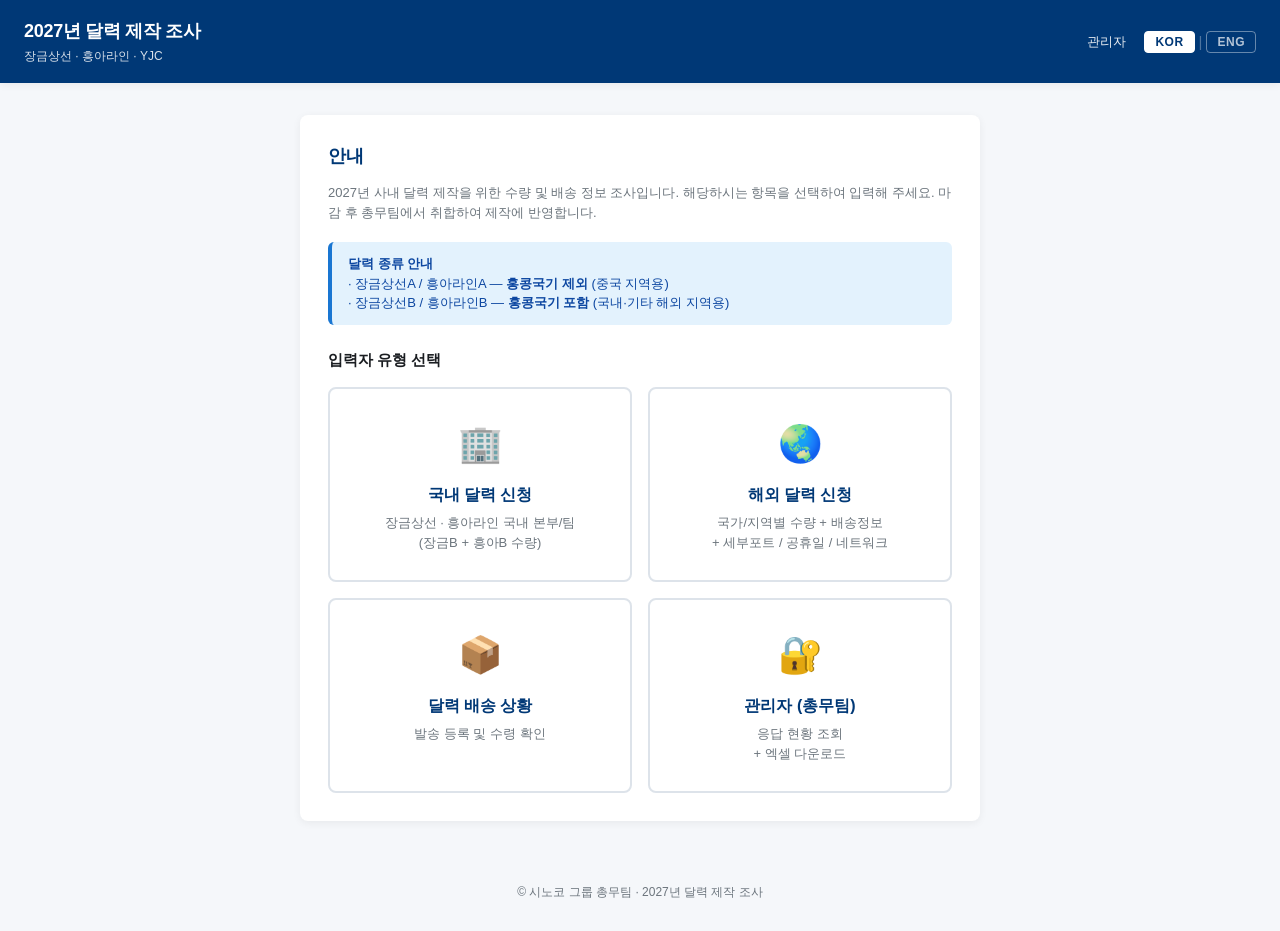
==== index.html @ 9dfc8f69 "Add files via upload" ====
<!doctype html>
<html lang="ko">
<head>
  <meta charset="utf-8">
  <meta name="viewport" content="width=device-width,initial-scale=1">
  <title>2027년 달력 제작 조사 | 장금상선 · 흥아라인</title>
  <link rel="stylesheet" href="css/style.css">
</head>
<body>

<header class="site-header">
  <div>
    <h1 data-i18n="idx.title">2027년 달력 제작 조사</h1>
    <div class="subtitle" data-i18n="idx.subtitle">장금상선 · 흥아라인 · YJC</div>
  </div>
  <nav>
    <a href="admin.html" data-i18n="nav.admin">관리자</a>
  </nav>
</header>

<div class="container narrow">

  <div class="card">
    <h2 data-i18n="idx.guide_h">안내</h2>
    <p class="desc" data-i18n="idx.guide_p">
      2027년 사내 달력 제작을 위한 수량 및 배송 정보 조사입니다.
      해당하시는 항목을 선택하여 입력해 주세요. 마감 후 총무팀에서 취합하여 제작에 반영합니다.
    </p>

    <div class="alert alert-info">
      <strong data-i18n="idx.cal_kinds_h">달력 종류 안내</strong><br>
      <span data-i18n="idx.cal_kinds_a">· 장금상선A / 흥아라인A — <b>홍콩국기 제외</b> (중국 지역용)</span><br>
      <span data-i18n="idx.cal_kinds_b">· 장금상선B / 흥아라인B — <b>홍콩국기 포함</b> (국내·기타 해외 지역용)</span>
    </div>

    <h3 style="margin-top:24px; font-size:15px;" data-i18n="idx.role_h">입력자 유형 선택</h3>
    <div class="role-grid">

      <a class="role-card" href="domestic.html">
        <div class="icon">🏢</div>
        <h3 data-i18n="idx.card_dom_h">국내 달력 신청</h3>
        <p data-i18n="idx.card_dom_p">장금상선 · 흥아라인 국내 본부/팀<br>(장금B + 흥아B 수량)</p>
      </a>

      <a class="role-card" href="overseas.html">
        <div class="icon">🌏</div>
        <h3 data-i18n="idx.card_ovr_h">해외 달력 신청</h3>
        <p data-i18n="idx.card_ovr_p">국가/지역별 수량 + 배송정보<br>+ 세부포트 / 공휴일 / 네트워크</p>
      </a>

      <a class="role-card" href="shipping-status.html">
        <div class="icon">📦</div>
        <h3 data-i18n="idx.card_ship_h">달력 배송 상황</h3>
        <p data-i18n="idx.card_ship_p">발송 등록 및 수령 확인</p>
      </a>

      <a class="role-card" href="admin.html">
        <div class="icon">🔐</div>
        <h3 data-i18n="idx.card_admin_h">관리자 (총무팀)</h3>
        <p data-i18n="idx.card_admin_p">응답 현황 조회<br>+ 엑셀 다운로드</p>
      </a>

    </div>
  </div>

</div>

<footer class="site-footer" data-i18n="common.copyright">
  © 시노코 그룹 총무팀 · 2027년 달력 제작 조사
</footer>

<script src="js/i18n.js"></script>
</body>
</html>
---- css/style.css ----
/* ==========================================================
   2027 달력 조사 사이트 - 공통 스타일
   ========================================================== */

* { box-sizing: border-box; }

:root {
  --primary: #003876;       /* 시노코 네이비 */
  --primary-light: #1e5bb8;
  --accent: #e63946;
  --bg: #f5f7fa;
  --card: #ffffff;
  --text: #1a1d21;
  --text-muted: #6c757d;
  --border: #dde3ea;
  --success: #2e7d32;
  --warning: #f57c00;
  --danger:  #c62828;
  --radius: 8px;
  --shadow: 0 2px 8px rgba(0,0,0,.06);
}

html, body {
  margin: 0;
  padding: 0;
  font-family: 'Pretendard', 'Malgun Gothic', -apple-system, BlinkMacSystemFont, 'Segoe UI', Roboto, sans-serif;
  background: var(--bg);
  color: var(--text);
  font-size: 15px;
  line-height: 1.5;
}

a { color: var(--primary); text-decoration: none; }
a:hover { text-decoration: underline; }

/* ---------- 헤더 ---------- */
.site-header {
  background: var(--primary);
  color: #fff;
  padding: 18px 24px;
  display: flex;
  align-items: center;
  justify-content: space-between;
  box-shadow: var(--shadow);
}
.site-header h1 {
  margin: 0;
  font-size: 18px;
  font-weight: 700;
  letter-spacing: -.3px;
}
.site-header .subtitle {
  font-size: 12px;
  opacity: .85;
  margin-top: 2px;
}
.site-header nav a {
  color: #fff;
  margin-left: 16px;
  font-size: 13px;
  opacity: .9;
}
.site-header nav a:hover { opacity: 1; text-decoration: underline; }

/* ---------- 컨테이너 ---------- */
.container {
  max-width: 1100px;
  margin: 32px auto;
  padding: 0 20px;
}
.container.narrow { max-width: 720px; }

/* ---------- 카드 ---------- */
.card {
  background: var(--card);
  border-radius: var(--radius);
  padding: 28px;
  box-shadow: var(--shadow);
  margin-bottom: 20px;
}
.card h2 {
  margin: 0 0 8px;
  font-size: 18px;
  color: var(--primary);
}
.card .desc {
  color: var(--text-muted);
  font-size: 13px;
  margin-bottom: 20px;
}

/* ---------- 홈 - 유형 선택 ---------- */
.role-grid {
  display: grid;
  grid-template-columns: repeat(auto-fit, minmax(240px, 1fr));
  gap: 16px;
  margin-top: 16px;
}
.role-card {
  background: #fff;
  border: 2px solid var(--border);
  border-radius: var(--radius);
  padding: 28px 24px;
  text-align: center;
  cursor: pointer;
  transition: all .15s;
  text-decoration: none;
  color: var(--text);
}
.role-card:hover {
  border-color: var(--primary);
  transform: translateY(-2px);
  box-shadow: 0 6px 16px rgba(0,56,118,.12);
  text-decoration: none;
}
.role-card .icon {
  font-size: 36px;
  margin-bottom: 12px;
}
.role-card h3 {
  margin: 0 0 6px;
  font-size: 16px;
  color: var(--primary);
}
.role-card p {
  margin: 0;
  font-size: 13px;
  color: var(--text-muted);
}

/* ---------- 폼 요소 ---------- */
.form-row {
  display: grid;
  grid-template-columns: 1fr 1fr;
  gap: 14px;
  margin-bottom: 14px;
}
.form-row.full { grid-template-columns: 1fr; }

.form-group { display: flex; flex-direction: column; }
.form-group label {
  font-size: 13px;
  font-weight: 600;
  margin-bottom: 5px;
  color: #333;
}
.form-group label .req { color: var(--danger); }
.form-group .hint {
  font-size: 11px;
  color: var(--text-muted);
  margin-top: 3px;
}

input[type=text],
input[type=email],
input[type=number],
input[type=password],
input[type=date],
select,
textarea {
  width: 100%;
  padding: 9px 11px;
  border: 1px solid var(--border);
  border-radius: 6px;
  font-size: 14px;
  font-family: inherit;
  background: #fff;
  transition: border-color .15s, box-shadow .15s;
}
input:focus, select:focus, textarea:focus {
  outline: none;
  border-color: var(--primary);
  box-shadow: 0 0 0 3px rgba(0,56,118,.12);
}
textarea { resize: vertical; min-height: 70px; }

/* ---------- 버튼 ---------- */
.btn {
  display: inline-flex;
  align-items: center;
  justify-content: center;
  padding: 10px 22px;
  border-radius: 6px;
  border: none;
  font-size: 14px;
  font-weight: 600;
  cursor: pointer;
  font-family: inherit;
  transition: background .15s, transform .05s;
}
.btn:hover { transform: translateY(-1px); }
.btn:active { transform: translateY(0); }
.btn-primary  { background: var(--primary); color: #fff; }
.btn-primary:hover  { background: var(--primary-light); }
.btn-secondary{ background: #e9eef5; color: var(--primary); }
.btn-secondary:hover{ background: #dde3ea; }
.btn-danger   { background: var(--danger); color: #fff; }
.btn-success  { background: var(--success); color: #fff; }
.btn-block { width: 100%; }
.btn-sm  { padding: 6px 12px; font-size: 12px; }

/* ---------- 알림 ---------- */
.alert {
  padding: 12px 16px;
  border-radius: 6px;
  font-size: 13px;
  margin-bottom: 16px;
  border-left: 4px solid;
}
.alert-info    { background: #e3f2fd; color: #0d47a1; border-color: #1976d2; }
.alert-success { background: #e8f5e9; color: #1b5e20; border-color: var(--success); }
.alert-warning { background: #fff3e0; color: #e65100; border-color: var(--warning); }
.alert-danger  { background: #ffebee; color: #b71c1c; border-color: var(--danger); }

/* ---------- 테이블 ---------- */
table {
  width: 100%;
  border-collapse: collapse;
  font-size: 13px;
  background: #fff;
}
th, td {
  padding: 10px 12px;
  text-align: left;
  border-bottom: 1px solid var(--border);
}
th {
  background: #f0f3f7;
  font-weight: 600;
  color: var(--primary);
  white-space: nowrap;
}
td.num { text-align: right; font-variant-numeric: tabular-nums; }
tr:hover td { background: #fafbfc; }

.table-wrap {
  background: #fff;
  border-radius: var(--radius);
  overflow: auto;
  box-shadow: var(--shadow);
  margin-bottom: 16px;
}

/* ---------- 칼렌더 타입 안내 ---------- */
.cal-type-badge {
  display: inline-block;
  padding: 3px 10px;
  border-radius: 12px;
  font-size: 11px;
  font-weight: 700;
  letter-spacing: .3px;
}
.cal-type-A { background: #fff3e0; color: #e65100; }
.cal-type-B { background: #e3f2fd; color: #0d47a1; }

/* ---------- 섹션 헤딩 ---------- */
.section-title {
  margin: 28px 0 12px;
  font-size: 15px;
  font-weight: 700;
  color: var(--primary);
  border-left: 4px solid var(--primary);
  padding-left: 10px;
}
.section-title.sub {
  margin-top: 16px;
  font-size: 13px;
  font-weight: 600;
  color: #555;
  border-left-width: 3px;
}

/* ---------- 동적 행(반복 그룹) ---------- */
.repeat-group {
  border: 1px solid var(--border);
  background: #fafbfc;
  border-radius: 6px;
  padding: 14px;
  margin-bottom: 10px;
  position: relative;
}
.repeat-group .remove-btn {
  position: absolute;
  top: 8px;
  right: 8px;
  background: transparent;
  border: none;
  color: var(--danger);
  cursor: pointer;
  font-size: 18px;
  font-weight: 700;
  padding: 0 6px;
}
.add-row-btn {
  background: transparent;
  border: 1px dashed var(--primary);
  color: var(--primary);
  padding: 8px 14px;
  border-radius: 6px;
  cursor: pointer;
  font-size: 13px;
  width: 100%;
  margin-top: 4px;
}
.add-row-btn:hover { background: #f0f4fa; }

/* ---------- 네트워크 페이지 미리보기 ---------- */
.network-preview {
  background: #f7f9fc;
  border: 1px solid var(--border);
  border-radius: 6px;
  padding: 16px;
  margin-bottom: 20px;
}
.network-preview-head {
  display: flex;
  justify-content: space-between;
  align-items: center;
  flex-wrap: wrap;
  gap: 8px;
  margin-bottom: 6px;
}
.network-preview-head h3 {
  margin: 0;
  font-size: 15px;
  color: var(--primary);
}
.network-preview-actions {
  display: flex;
  gap: 6px;
  flex-wrap: wrap;
}
.network-company-toggle {
  display: flex;
  gap: 6px;
  margin-top: 10px;
  flex-wrap: wrap;
}
.network-company-btn {
  flex: 1 1 0;
  min-width: 140px;
  padding: 8px 14px;
  background: #fff;
  border: 1px solid var(--border);
  border-radius: 4px;
  cursor: pointer;
  font-size: 14px;
  font-weight: 600;
  color: var(--text, #333);
  transition: background 0.15s, color 0.15s, border-color 0.15s;
}
.network-company-btn:hover {
  background: #f0f4fa;
}
.network-company-btn.active {
  background: var(--primary, #003366);
  color: #fff;
  border-color: var(--primary, #003366);
}
.network-image-wrap {
  margin-top: 10px;
  text-align: center;
  background: #fff;
  border: 1px solid var(--border);
  border-radius: 4px;
  padding: 8px;
  overflow: hidden;
}
.network-image-wrap img {
  max-width: 100%;
  height: auto;
  cursor: zoom-in;
  display: block;
  margin: 0 auto;
}

/* 이미지 확대 모달 */
.image-modal {
  position: fixed;
  inset: 0;
  background: rgba(0, 0, 0, 0.92);
  z-index: 1100;
  display: flex !important;
  align-items: center;
  justify-content: center;
  padding: 20px;
  overflow: auto;
}
.image-modal[style*="display:none"],
.image-modal[style*="display: none"] {
  display: none !important;
}
.image-modal-content {
  max-width: 100%;
  max-height: 100%;
  width: auto;
  height: auto;
  cursor: zoom-out;
  background: #fff;
}
.image-modal-close {
  position: fixed;
  top: 16px;
  right: 24px;
  color: #fff;
  font-size: 40px;
  font-weight: 300;
  cursor: pointer;
  line-height: 1;
  z-index: 1101;
  user-select: none;
}
.image-modal-close:hover { opacity: 0.8; }

/* ---------- 작년 수량 모달 (history modal) ---------- */
.section-title.with-btn {
  display: flex;
  align-items: center;
  justify-content: space-between;
  gap: 12px;
}
.section-title.with-btn .btn-history {
  font-size: 12px;
  font-weight: 600;
  padding: 6px 12px;
  border-radius: 6px;
  background: #eef2f7;
  color: var(--primary);
  border: 1px solid #d0d8e2;
  cursor: pointer;
  white-space: nowrap;
  border-left: 1px solid #d0d8e2;  /* section-title의 border-left 상속 차단 */
  line-height: 1.2;
}
.section-title.with-btn .btn-history:hover {
  background: #dde3ea;
}

.history-modal {
  position: fixed;
  inset: 0;
  background: rgba(0, 0, 0, 0.55);
  z-index: 1200;
  display: none;
  align-items: flex-start;
  justify-content: center;
  padding: 32px 16px;
  overflow: auto;
}
.history-modal.is-open { display: flex; }

.history-modal-box {
  background: #fff;
  width: 100%;
  max-width: 880px;
  border-radius: var(--radius);
  box-shadow: 0 6px 24px rgba(0,0,0,.18);
  overflow: hidden;
  display: flex;
  flex-direction: column;
  max-height: calc(100vh - 64px);
}
.history-modal-head {
  display: flex;
  align-items: center;
  justify-content: space-between;
  gap: 12px;
  padding: 14px 20px;
  background: var(--primary);
  color: #fff;
  flex-shrink: 0;
}
.history-modal-head h3 { margin: 0; font-size: 16px; }
.history-modal-head .year-select label {
  font-size: 12px;
  opacity: .85;
  margin-right: 6px;
}
.history-modal-head select {
  font-size: 14px;
  padding: 4px 8px;
  border-radius: 4px;
  border: 1px solid rgba(255,255,255,.4);
  background: #fff;
  color: var(--text);
}
.history-modal-close {
  background: transparent;
  border: 0;
  color: #fff;
  font-size: 24px;
  line-height: 1;
  cursor: pointer;
  padding: 4px 8px;
}
.history-modal-close:hover { opacity: .8; }

.history-modal-body {
  padding: 16px 20px;
  overflow: auto;
}

.history-table {
  width: 100%;
  border-collapse: collapse;
  font-size: 13px;
}
.history-table th, .history-table td {
  border: 1px solid #e3e8ef;
  padding: 6px 10px;
  text-align: right;
  white-space: nowrap;
}
.history-table th {
  background: #f5f7fa;
  color: var(--primary);
  font-weight: 700;
}
.history-table th.left, .history-table td.left { text-align: left; }
.history-table tr.total td {
  background: #eef2f7;
  font-weight: 700;
}
.history-table .num { font-variant-numeric: tabular-nums; }
.history-table .zero { color: #bbb; }
.history-empty {
  text-align: center;
  padding: 32px 12px;
  color: var(--text-muted);
  font-size: 13px;
}

/* ---------- 1BOX 안내 (수량 섹션 아래) ---------- */
.box-hint {
  font-size: 13px;
  color: #c62828;
  font-weight: 500;
  margin: -6px 0 12px 2px;
}

/* ---------- 배송 페이지: 국내/해외 모드 토글 ---------- */
.scope-toggle {
  display: flex;
  gap: 6px;
  margin: 6px 0 16px;
  flex-wrap: wrap;
}
.scope-btn {
  flex: 1 1 0;
  min-width: 160px;
  padding: 10px 16px;
  background: #fff;
  border: 1px solid var(--border);
  border-radius: 4px;
  cursor: pointer;
  font-size: 14px;
  font-weight: 600;
  color: var(--text, #333);
  transition: background 0.15s, color 0.15s, border-color 0.15s;
}
.scope-btn:hover { background: #f0f4fa; }
.scope-btn.active {
  background: var(--primary, #003366);
  color: #fff;
  border-color: var(--primary, #003366);
}
.scope-panel { display: none; }
.scope-panel.active { display: block; }

/* ---------- 관리자: 네트워크 이미지 업로드 ---------- */
.netimg-grid {
  display: grid;
  grid-template-columns: 1fr 1fr;
  gap: 16px;
  margin-top: 8px;
}
@media (max-width: 720px) {
  .netimg-grid { grid-template-columns: 1fr; }
}
.netimg-card {
  border: 1px solid var(--border);
  border-radius: 6px;
  padding: 14px;
  background: #fafbfd;
  display: flex;
  flex-direction: column;
}
.netimg-card-head {
  display: flex;
  justify-content: space-between;
  align-items: baseline;
  gap: 8px;
  flex-wrap: wrap;
  margin-bottom: 8px;
}
.netimg-card-head h3 {
  margin: 0;
  font-size: 15px;
  color: var(--primary);
}
.netimg-meta {
  font-size: 12px;
  color: #777;
}
.netimg-preview-wrap {
  background: #fff;
  border: 1px dashed var(--border);
  border-radius: 4px;
  min-height: 160px;
  display: flex;
  align-items: center;
  justify-content: center;
  margin-bottom: 10px;
  overflow: hidden;
  padding: 6px;
}
.netimg-preview-wrap img {
  max-width: 100%;
  max-height: 320px;
  height: auto;
  display: none;
}
.netimg-empty {
  color: #999;
  font-size: 13px;
}
.netimg-actions {
  display: flex;
  gap: 8px;
  align-items: center;
  flex-wrap: wrap;
}
.netimg-filename {
  flex: 1 1 0;
  min-width: 0;
  font-size: 12px;
  color: #555;
  overflow: hidden;
  text-overflow: ellipsis;
  white-space: nowrap;
}
.netimg-msg {
  margin-top: 8px;
}
.netimg-msg:empty { margin: 0; }

/* ---------- 푸터 ---------- */
.site-footer {
  text-align: center;
  padding: 30px 20px;
  font-size: 12px;
  color: var(--text-muted);
}

/* ---------- 반응형 ---------- */
@media (max-width: 640px) {
  .site-header { padding: 14px 16px; flex-direction: column; align-items: flex-start; }
  .site-header nav { margin-top: 8px; }
  .site-header nav a:first-child { margin-left: 0; }
  .container { margin: 16px auto; padding: 0 12px; }
  .card { padding: 18px; }
  .form-row { grid-template-columns: 1fr; }
}

/* ---------- 로딩 스피너 ---------- */
.spinner {
  display: inline-block;
  width: 14px;
  height: 14px;
  border: 2px solid #fff;
  border-top-color: transparent;
  border-radius: 50%;
  animation: spin .8s linear infinite;
  margin-right: 6px;
  vertical-align: middle;
}
@keyframes spin { to { transform: rotate(360deg); } }

/* ---------- 탭 ---------- */
.tabs {
  display: flex;
  border-bottom: 2px solid var(--border);
  margin-bottom: 20px;
  gap: 4px;
  flex-wrap: wrap;
}
.tab {
  padding: 10px 18px;
  background: transparent;
  border: none;
  border-bottom: 3px solid transparent;
  color: var(--text-muted);
  font-size: 14px;
  font-weight: 600;
  cursor: pointer;
  margin-bottom: -2px;
  font-family: inherit;
}
.tab.active {
  color: var(--primary);
  border-bottom-color: var(--primary);
}
.tab-panel { display: none; }
.tab-panel.active { display: block; }
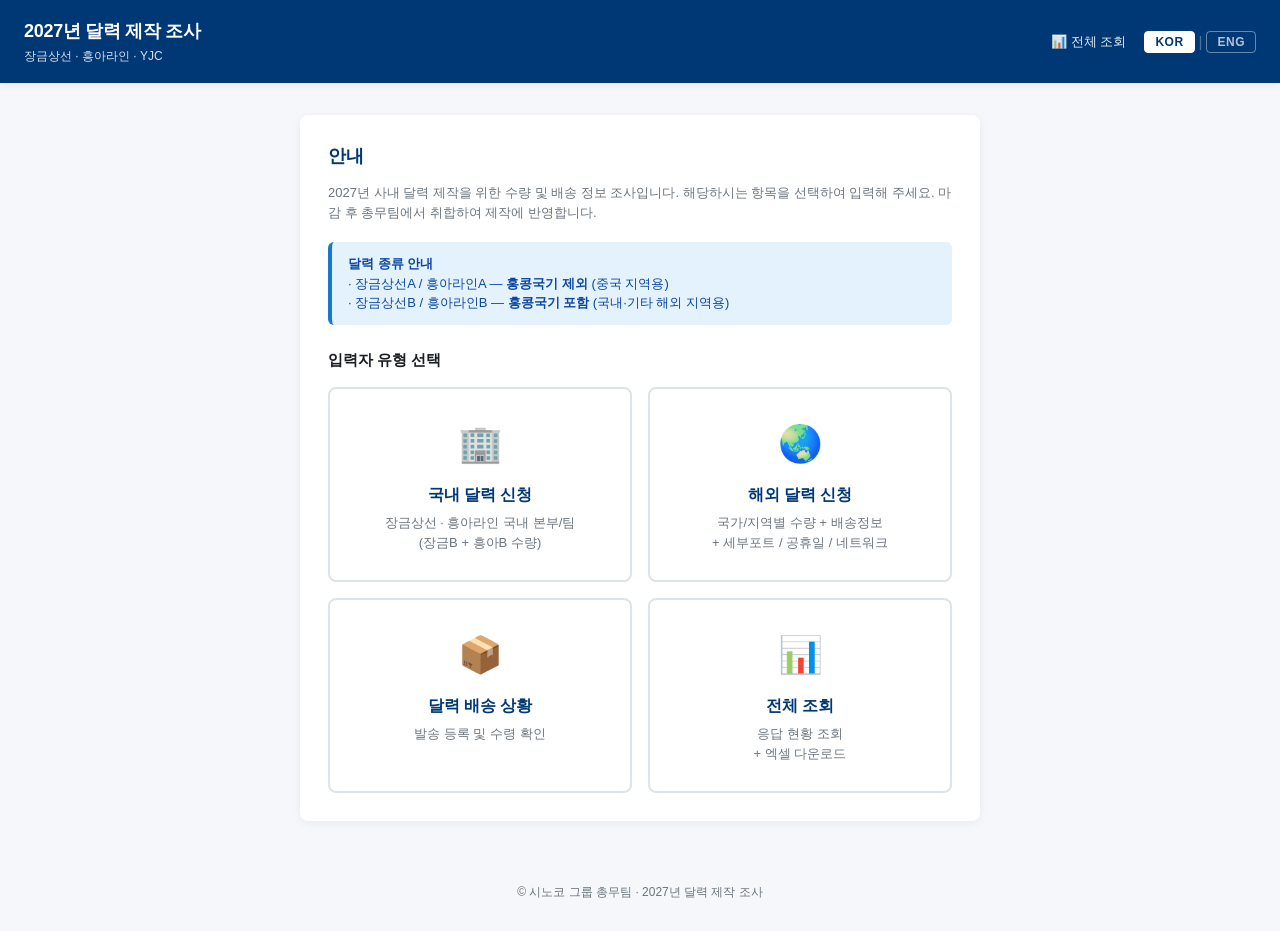
==== commit 662d29f3: "Add files via upload" ====
--- a/index.html
+++ b/index.html
@@ -14,7 +14,7 @@
     <div class="subtitle" data-i18n="idx.subtitle">장금상선 · 흥아라인 · YJC</div>
   </div>
   <nav>
-    <a href="admin.html" data-i18n="nav.admin">관리자</a>
+    <a href="admin.html" data-i18n="nav.admin">📊 전체 조회</a>
   </nav>
 </header>
 
@@ -55,8 +55,8 @@
       </a>
 
       <a class="role-card" href="admin.html">
-        <div class="icon">🔐</div>
-        <h3 data-i18n="idx.card_admin_h">관리자 (총무팀)</h3>
+        <div class="icon">📊</div>
+        <h3 data-i18n="idx.card_admin_h">전체 조회</h3>
         <p data-i18n="idx.card_admin_p">응답 현황 조회<br>+ 엑셀 다운로드</p>
       </a>
 
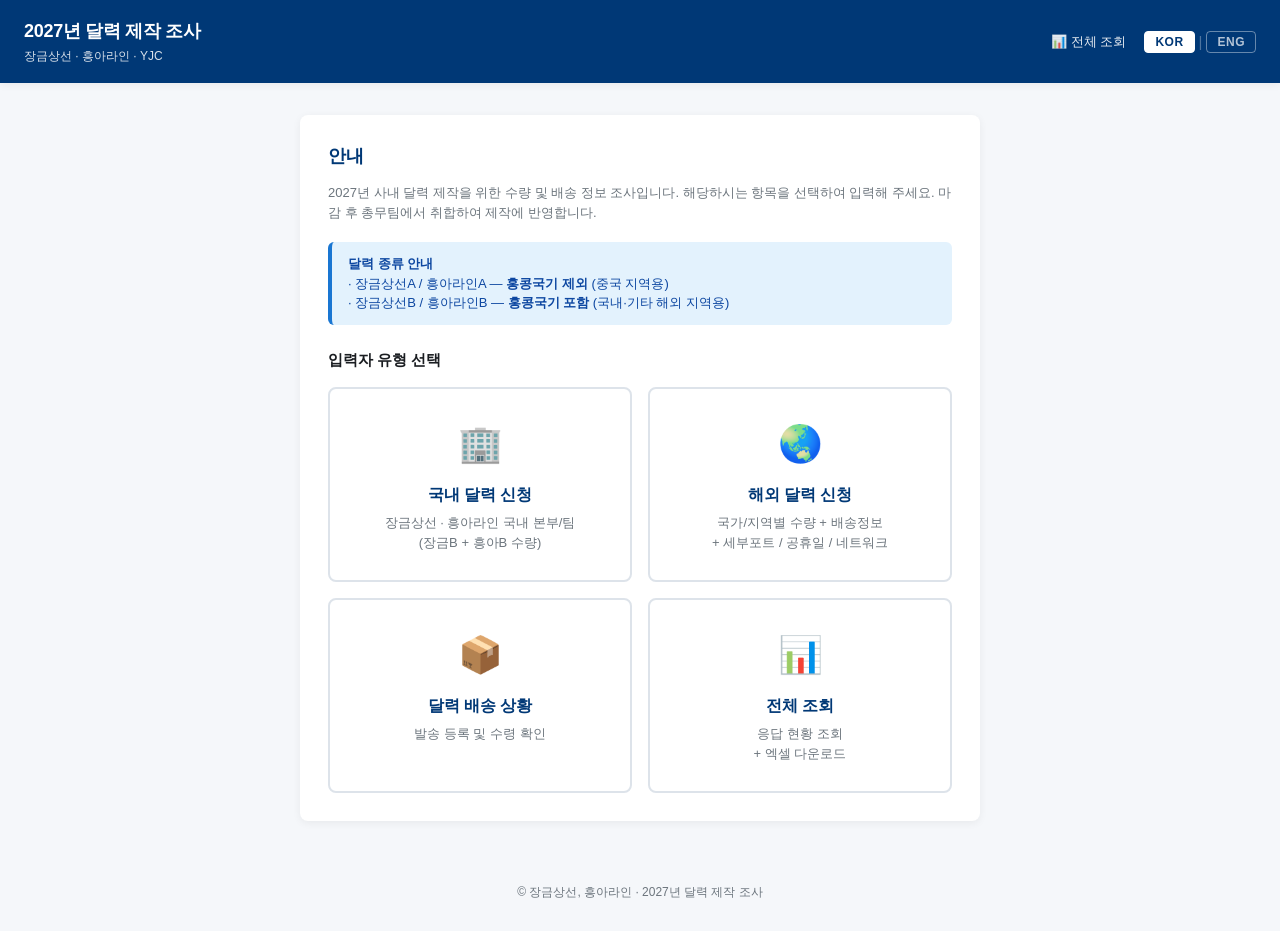
==== commit e64b54fc: "Add files via upload 주소 컬럼 확장 + 하단 문구 변경" ====
--- a/index.html
+++ b/index.html
@@ -66,7 +66,7 @@
 </div>
 
 <footer class="site-footer" data-i18n="common.copyright">
-  © 시노코 그룹 총무팀 · 2027년 달력 제작 조사
+  © 장금상선, 흥아라인 · 2027년 달력 제작 조사
 </footer>
 
 <script src="js/i18n.js"></script>
--- a/css/style.css
+++ b/css/style.css
@@ -236,9 +236,41 @@
 .table-wrap {
   background: #fff;
   border-radius: var(--radius);
-  overflow: auto;
+  overflow-x: auto;             /* 컬럼 많을 때 좌우 스크롤 */
+  overflow-y: hidden;
   box-shadow: var(--shadow);
   margin-bottom: 16px;
+  max-width: 100%;
+}
+/* 테이블은 컨텐츠 기반 폭 — 부모보다 넓으면 자동으로 좌우 스크롤 */
+.table-wrap table {
+  width: max-content;
+  min-width: 100%;
+}
+/* 기본 셀: 한 줄로 유지 (내용이 위아래로 늘어나지 않게) */
+.table-wrap th, .table-wrap td {
+  white-space: nowrap;
+  vertical-align: top;
+}
+/* 긴 텍스트 컬럼(주소·비고·비특이사항)은 max-width 안에서 줄바꿈 허용 */
+.table-wrap td.wrap {
+  white-space: normal;
+  word-break: break-word;
+  max-width: 320px;
+  min-width: 200px;
+}
+.table-wrap td.wrap-wide {
+  white-space: normal;
+  word-break: break-word;
+  max-width: 420px;
+  min-width: 260px;
+}
+/* 주소 컬럼은 특별히 넓게 (기존 wrap-wide의 4배) */
+.table-wrap td.wrap-address {
+  white-space: normal;
+  word-break: break-word;
+  max-width: 1680px;
+  min-width: 1040px;
 }
 
 /* ---------- 칼렌더 타입 안내 ---------- */
